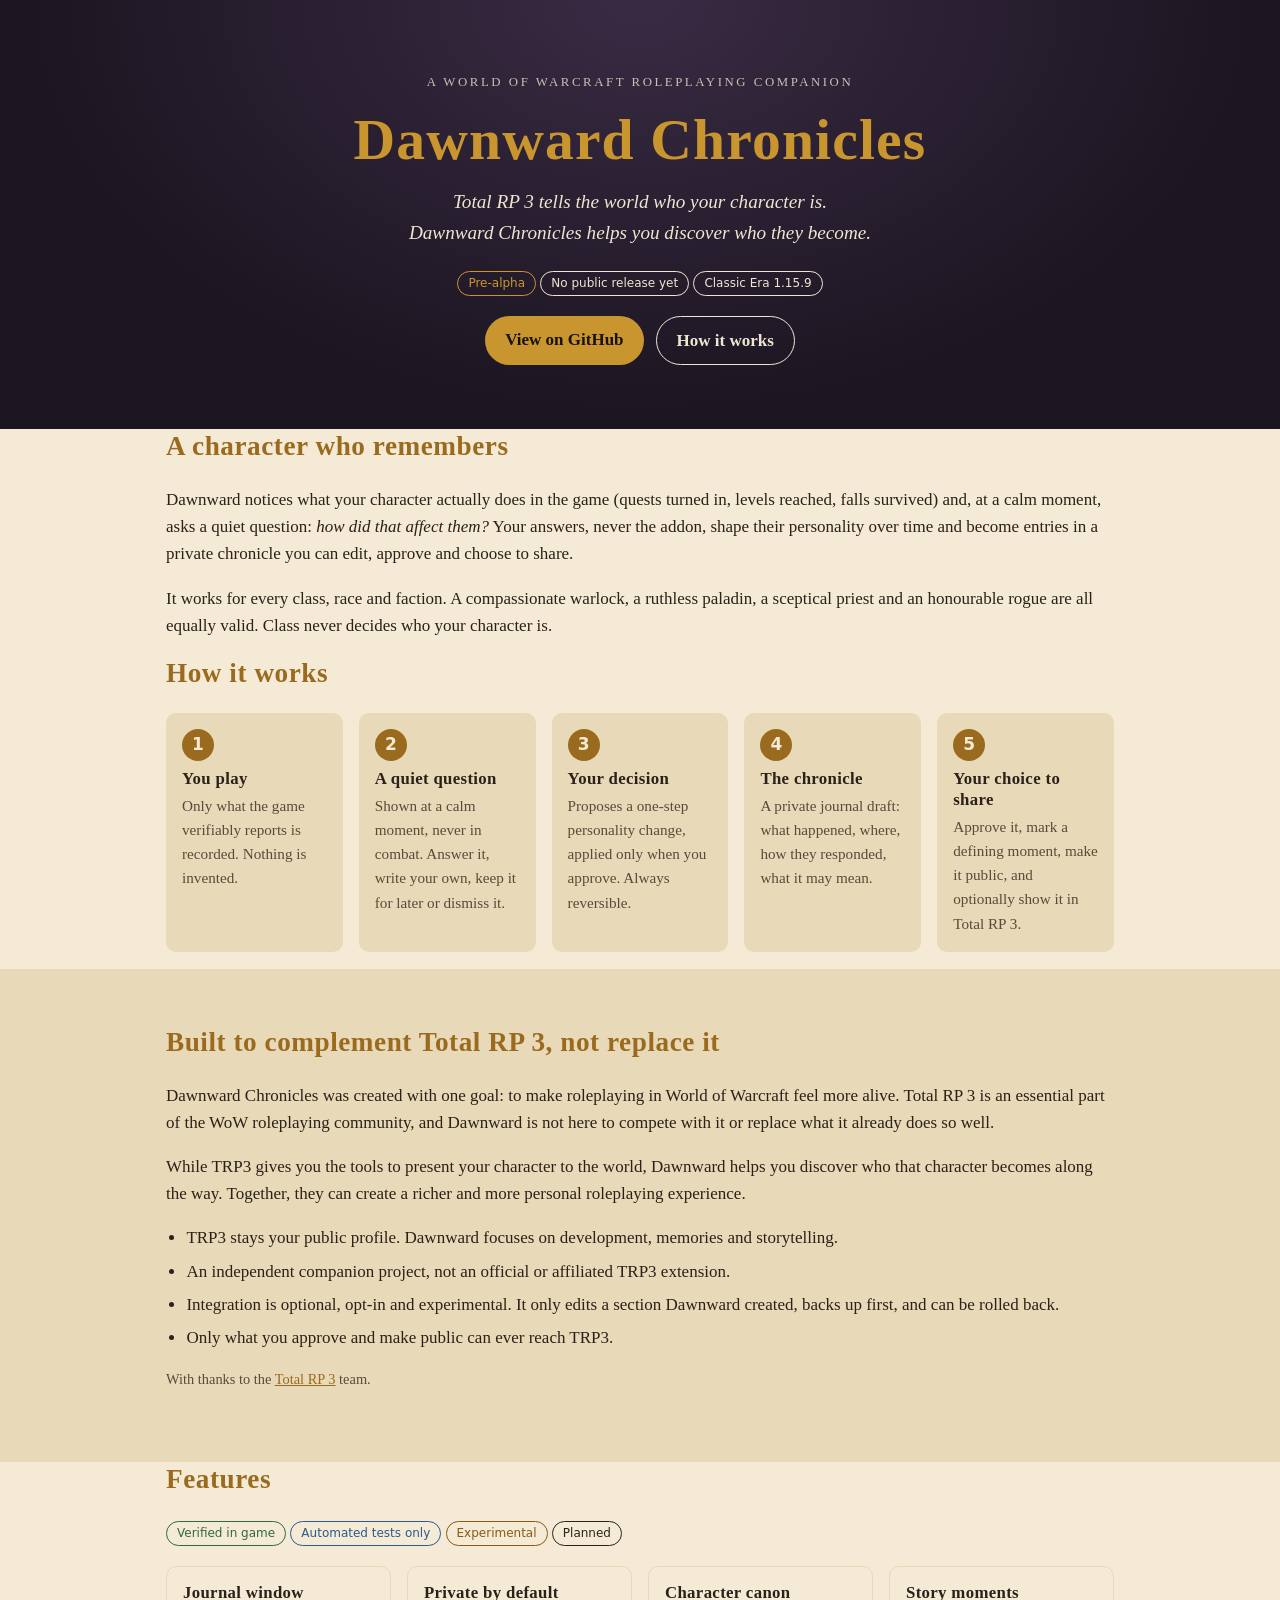
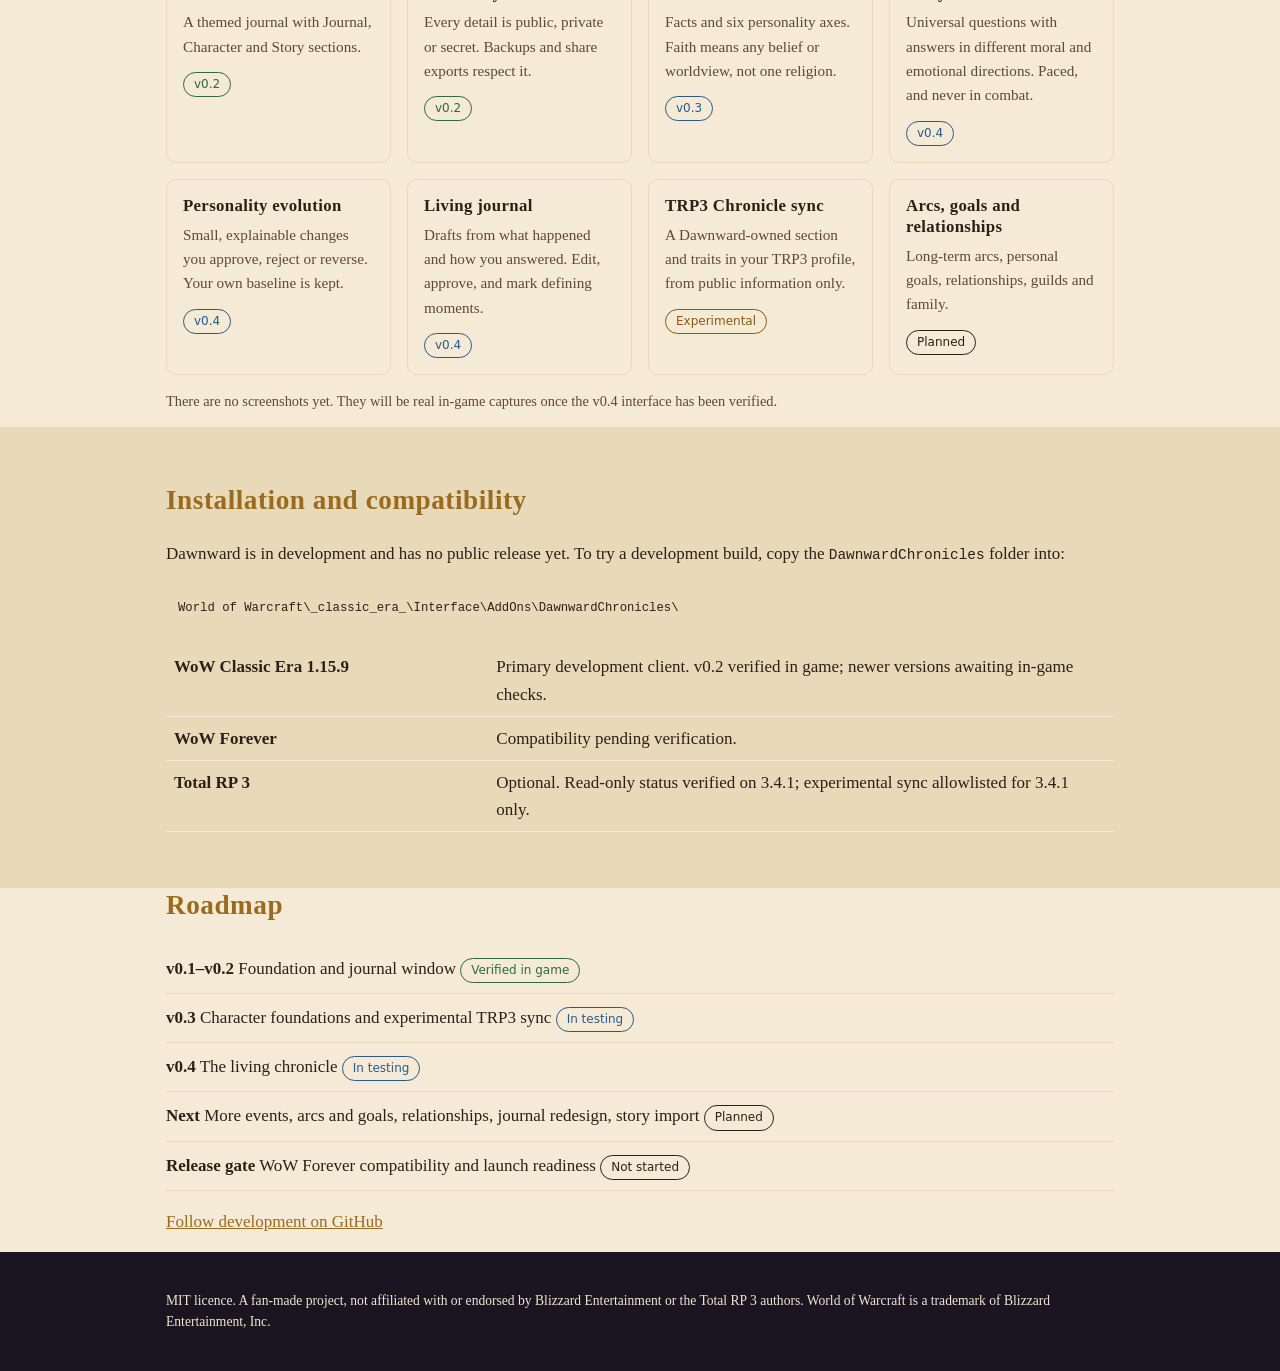
==== docs/site/index.html @ 966b69ec "Repository cleanup: archive superseded design docs, move the unpublished site under docs/, add a doc" ====
<!doctype html>
<html lang="en">
<head>
<meta charset="utf-8">
<meta name="viewport" content="width=device-width, initial-scale=1">
<title>Dawnward Chronicles</title>
<meta name="description" content="A living chronicle for your World of Warcraft character. A companion to Total RP 3, not a replacement.">
<link rel="stylesheet" href="style.css">
</head>
<body>
<header class="hero">
  <div class="wrap">
    <p class="eyebrow">A World of Warcraft roleplaying companion</p>
    <h1>Dawnward Chronicles</h1>
    <p class="tagline">Total RP 3 tells the world who your character is.<br>Dawnward Chronicles helps you discover who they become.</p>
    <p class="status"><span class="pill warn">Pre-alpha</span> <span class="pill">No public release yet</span> <span class="pill">Classic Era 1.15.9</span></p>
    <nav class="cta">
      <a class="button" href="https://github.com/roryherriman/Dawnward-Chronicles">View on GitHub</a>
      <a class="button ghost" href="#how">How it works</a>
    </nav>
  </div>
</header>

<main>
<section class="wrap" id="concept">
  <h2>A character who remembers</h2>
  <p>Dawnward notices what your character actually does in the game (quests turned in, levels reached, falls survived) and, at a calm moment, asks a quiet question: <em>how did that affect them?</em> Your answers, never the addon, shape their personality over time and become entries in a private chronicle you can edit, approve and choose to share.</p>
  <p>It works for every class, race and faction. A compassionate warlock, a ruthless paladin, a sceptical priest and an honourable rogue are all equally valid. Class never decides who your character is.</p>
</section>

<section class="wrap" id="how">
  <h2>How it works</h2>
  <ol class="flow">
    <li><span class="step">1</span><h3>You play</h3><p>Only what the game verifiably reports is recorded. Nothing is invented.</p></li>
    <li><span class="step">2</span><h3>A quiet question</h3><p>Shown at a calm moment, never in combat. Answer it, write your own, keep it for later or dismiss it.</p></li>
    <li><span class="step">3</span><h3>Your decision</h3><p>Proposes a one-step personality change, applied only when you approve. Always reversible.</p></li>
    <li><span class="step">4</span><h3>The chronicle</h3><p>A private journal draft: what happened, where, how they responded, what it may mean.</p></li>
    <li><span class="step">5</span><h3>Your choice to share</h3><p>Approve it, mark a defining moment, make it public, and optionally show it in Total RP 3.</p></li>
  </ol>
</section>

<section class="band" id="trp3">
  <div class="wrap">
    <h2>Built to complement Total RP 3, not replace it</h2>
    <p>Dawnward Chronicles was created with one goal: to make roleplaying in World of Warcraft feel more alive. Total RP 3 is an essential part of the WoW roleplaying community, and Dawnward is not here to compete with it or replace what it already does so well.</p>
    <p>While TRP3 gives you the tools to present your character to the world, Dawnward helps you discover who that character becomes along the way. Together, they can create a richer and more personal roleplaying experience.</p>
    <ul class="checks">
      <li>TRP3 stays your public profile. Dawnward focuses on development, memories and storytelling.</li>
      <li>An independent companion project, not an official or affiliated TRP3 extension.</li>
      <li>Integration is optional, opt-in and experimental. It only edits a section Dawnward created, backs up first, and can be rolled back.</li>
      <li>Only what you approve and make public can ever reach TRP3.</li>
    </ul>
    <p class="credit">With thanks to the <a href="https://github.com/Total-RP/Total-RP-3">Total RP 3</a> team.</p>
  </div>
</section>

<section class="wrap" id="features">
  <h2>Features</h2>
  <p class="legend"><span class="pill ok">Verified in game</span> <span class="pill test">Automated tests only</span> <span class="pill warn">Experimental</span> <span class="pill">Planned</span></p>
  <div class="grid">
    <article><h3>Journal window</h3><p>A themed journal with Journal, Character and Story sections.</p><span class="pill ok">v0.2</span></article>
    <article><h3>Private by default</h3><p>Every detail is public, private or secret. Backups and share exports respect it.</p><span class="pill ok">v0.2</span></article>
    <article><h3>Character canon</h3><p>Facts and six personality axes. Faith means any belief or worldview, not one religion.</p><span class="pill test">v0.3</span></article>
    <article><h3>Story moments</h3><p>Universal questions with answers in different moral and emotional directions. Paced, and never in combat.</p><span class="pill test">v0.4</span></article>
    <article><h3>Personality evolution</h3><p>Small, explainable changes you approve, reject or reverse. Your own baseline is kept.</p><span class="pill test">v0.4</span></article>
    <article><h3>Living journal</h3><p>Drafts from what happened and how you answered. Edit, approve, and mark defining moments.</p><span class="pill test">v0.4</span></article>
    <article><h3>TRP3 Chronicle sync</h3><p>A Dawnward-owned section and traits in your TRP3 profile, from public information only.</p><span class="pill warn">Experimental</span></article>
    <article><h3>Arcs, goals and relationships</h3><p>Long-term arcs, personal goals, relationships, guilds and family.</p><span class="pill">Planned</span></article>
  </div>
  <p class="note">There are no screenshots yet. They will be real in-game captures once the v0.4 interface has been verified.</p>
</section>

<section class="band" id="install">
  <div class="wrap">
    <h2>Installation and compatibility</h2>
    <p>Dawnward is in development and has no public release yet. To try a development build, copy the <code>DawnwardChronicles</code> folder into:</p>
    <pre><code>World of Warcraft\_classic_era_\Interface\AddOns\DawnwardChronicles\</code></pre>
    <table>
      <tr><th>WoW Classic Era 1.15.9</th><td>Primary development client. v0.2 verified in game; newer versions awaiting in-game checks.</td></tr>
      <tr><th>WoW Forever</th><td>Compatibility pending verification.</td></tr>
      <tr><th>Total RP 3</th><td>Optional. Read-only status verified on 3.4.1; experimental sync allowlisted for 3.4.1 only.</td></tr>
    </table>
  </div>
</section>

<section class="wrap" id="roadmap">
  <h2>Roadmap</h2>
  <ul class="roadmap">
    <li><strong>v0.1–v0.2</strong> Foundation and journal window <span class="pill ok">Verified in game</span></li>
    <li><strong>v0.3</strong> Character foundations and experimental TRP3 sync <span class="pill test">In testing</span></li>
    <li><strong>v0.4</strong> The living chronicle <span class="pill test">In testing</span></li>
    <li><strong>Next</strong> More events, arcs and goals, relationships, journal redesign, story import <span class="pill">Planned</span></li>
    <li><strong>Release gate</strong> WoW Forever compatibility and launch readiness <span class="pill">Not started</span></li>
  </ul>
  <p><a href="https://github.com/roryherriman/Dawnward-Chronicles/issues">Follow development on GitHub</a></p>
</section>
</main>

<footer>
  <div class="wrap">
    <p>MIT licence. A fan-made project, not affiliated with or endorsed by Blizzard Entertainment or the Total RP 3 authors. World of Warcraft is a trademark of Blizzard Entertainment, Inc.</p>
  </div>
</footer>
</body>
</html>
---- docs/site/style.css ----
/* Dawnward Chronicles project page. Parchment and ink, no third-party art. */
:root {
  --ink: #2b2118;
  --ink-soft: #5a4a3a;
  --parchment: #f4ead5;
  --parchment-deep: #e8d9b8;
  --gold: #9a6b1f;
  --gold-bright: #c9952e;
  --night: #1a1520;
  --night-text: #efe6d2;
  --ok: #2f6b3a;
  --test: #2b5a8a;
  --warn: #8a5a12;
  --radius: 10px;
}
@media (prefers-color-scheme: dark) {
  :root {
    --ink: #efe6d2;
    --ink-soft: #c9bba2;
    --parchment: #1d1914;
    --parchment-deep: #29231b;
    --gold: #e0b45c;
    --gold-bright: #f0c674;
    --night: #0f0c12;
    --ok: #6fbf7c;
    --test: #7fb0e0;
    --warn: #e0a54a;
  }
}
* { box-sizing: border-box; }
body {
  margin: 0;
  background: var(--parchment);
  color: var(--ink);
  font: 17px/1.6 Georgia, "Iowan Old Style", "Palatino Linotype", serif;
}
.wrap { max-width: 980px; margin: 0 auto; padding: 0 16px; }
h1, h2, h3 { font-family: "Cinzel", Georgia, serif; letter-spacing: 0.02em; line-height: 1.25; }
h2 { color: var(--gold); font-size: 1.7rem; margin-top: 0; }
a { color: var(--gold); }
code, pre { font-family: ui-monospace, Consolas, monospace; font-size: 0.85em; }
pre { background: var(--parchment-deep); padding: 12px; border-radius: var(--radius); overflow-x: auto; }

.hero {
  background: radial-gradient(ellipse at top, #3a2b44 0%, var(--night) 70%);
  color: var(--night-text);
  padding: 72px 0 64px;
  text-align: center;
}
.hero h1 { font-size: clamp(2.2rem, 7vw, 3.6rem); margin: 0.2em 0; color: var(--gold-bright); }
.eyebrow { text-transform: uppercase; letter-spacing: 0.2em; font-size: 0.8rem; opacity: 0.8; margin: 0; }
.tagline { font-size: 1.2rem; font-style: italic; max-width: 640px; margin: 0.5em auto 1em; }
.cta { display: flex; gap: 12px; justify-content: center; flex-wrap: wrap; margin-top: 20px; }
.button {
  display: inline-block; padding: 10px 20px; border-radius: 999px; text-decoration: none;
  background: var(--gold-bright); color: #1a1208; font-weight: bold;
}
.button.ghost { background: transparent; color: var(--night-text); border: 1px solid var(--night-text); }

section { padding: 56px 0; }
.band { background: var(--parchment-deep); }

.pill {
  display: inline-block; font-size: 0.75rem; padding: 2px 10px; border-radius: 999px;
  border: 1px solid currentColor; font-family: system-ui, sans-serif; white-space: nowrap;
}
.pill.ok { color: var(--ok); }
.pill.test { color: var(--test); }
.pill.warn { color: var(--warn); }
.hero .pill { color: var(--night-text); }
.hero .pill.warn { color: var(--gold-bright); }

.flow { list-style: none; padding: 0; display: grid; gap: 16px; grid-template-columns: repeat(auto-fit, minmax(170px, 1fr)); }
.flow li { background: var(--parchment-deep); border-radius: var(--radius); padding: 16px; position: relative; }
.flow h3 { margin: 8px 0 4px; font-size: 1.05rem; }
.flow p { margin: 0; font-size: 0.95rem; color: var(--ink-soft); }
.step {
  display: inline-grid; place-items: center; width: 32px; height: 32px; border-radius: 50%;
  background: var(--gold); color: var(--parchment); font-weight: bold; font-family: system-ui, sans-serif;
}

.grid { display: grid; gap: 16px; grid-template-columns: repeat(auto-fit, minmax(220px, 1fr)); }
.grid article { border: 1px solid var(--parchment-deep); border-radius: var(--radius); padding: 16px; background: var(--parchment); }
.grid h3 { margin: 0 0 6px; font-size: 1.05rem; }
.grid p { margin: 0 0 10px; font-size: 0.95rem; color: var(--ink-soft); }
.legend { margin-bottom: 20px; }
.note, .credit { font-size: 0.9rem; color: var(--ink-soft); }

.checks { padding-left: 1.2em; }
.checks li { margin: 6px 0; }

table { width: 100%; border-collapse: collapse; }
th, td { text-align: left; padding: 8px; border-bottom: 1px solid var(--parchment); vertical-align: top; }
th { width: 34%; }
@media (max-width: 600px) {
  th, td { display: block; width: 100%; }
  th { border-bottom: none; padding-bottom: 0; }
}

.roadmap { list-style: none; padding: 0; }
.roadmap li { padding: 10px 0; border-bottom: 1px solid var(--parchment-deep); }

footer { background: var(--night); color: var(--night-text); padding: 24px 0; font-size: 0.85rem; }
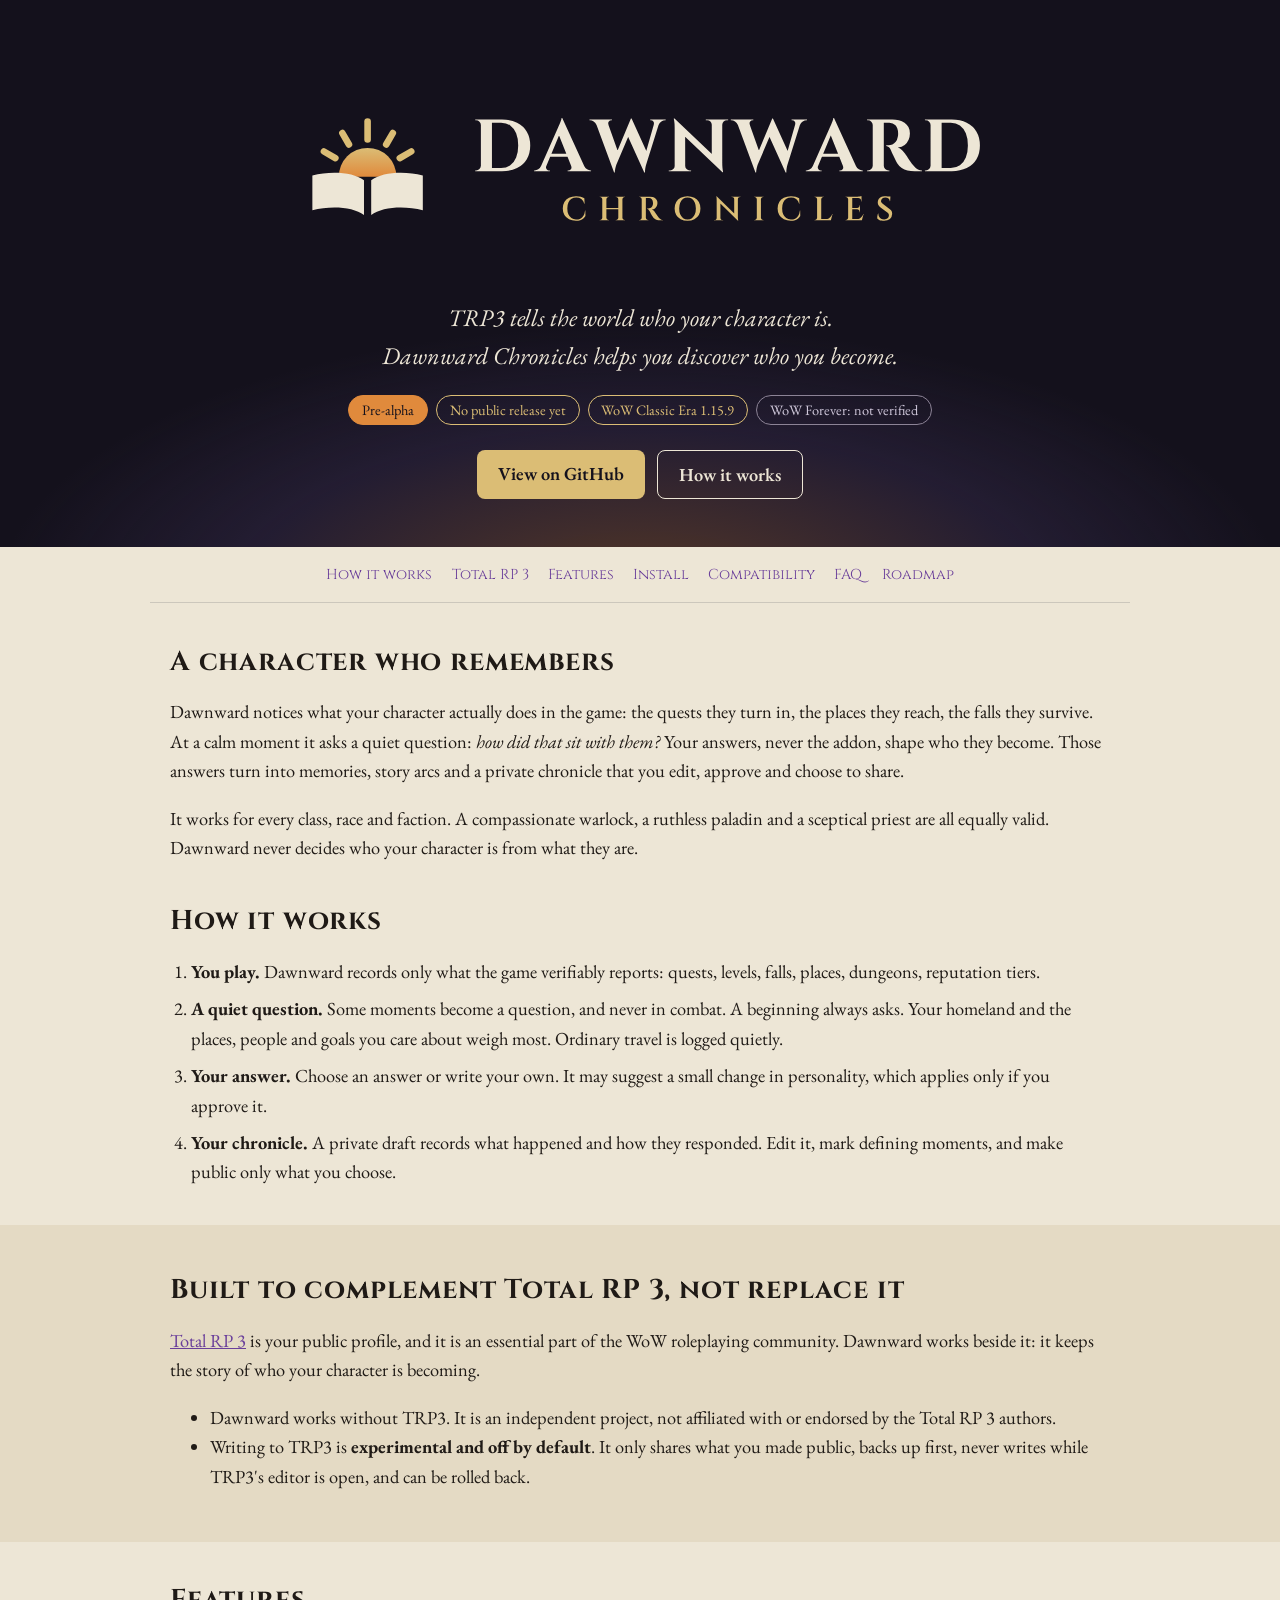
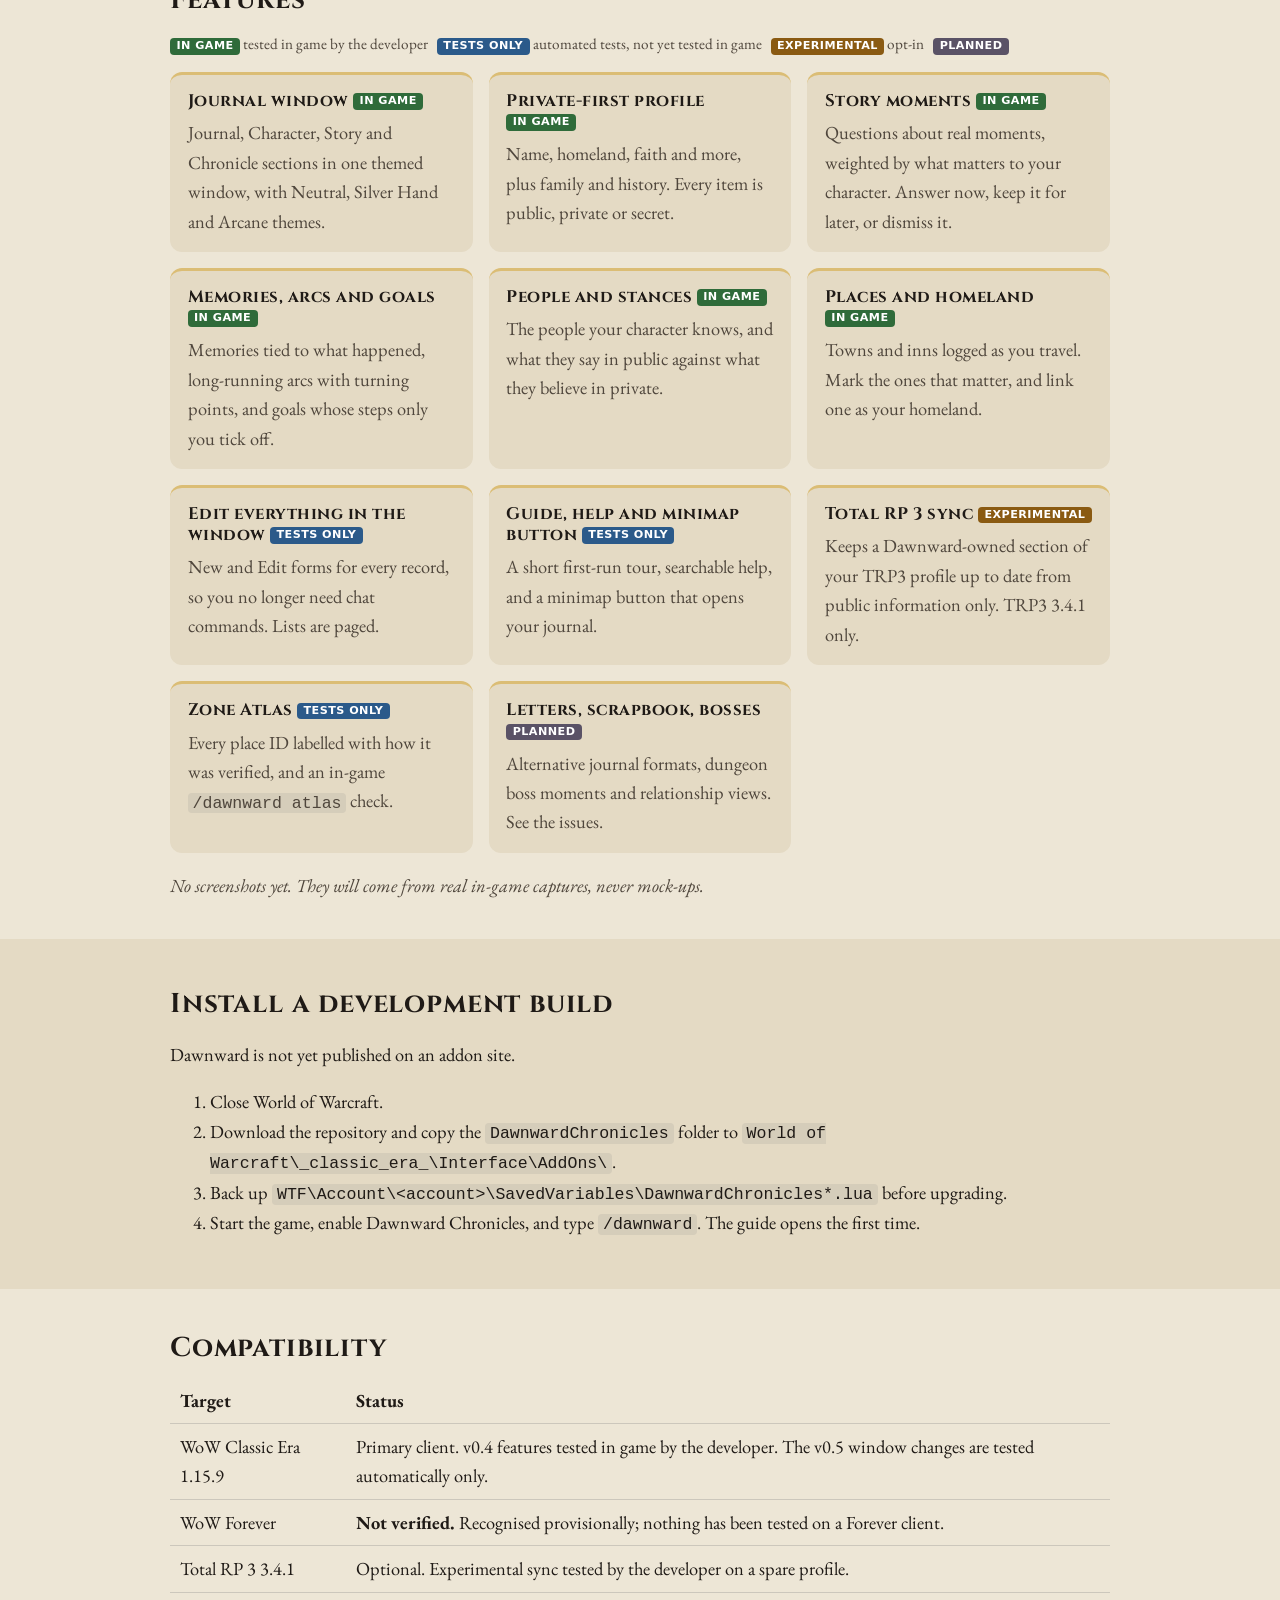
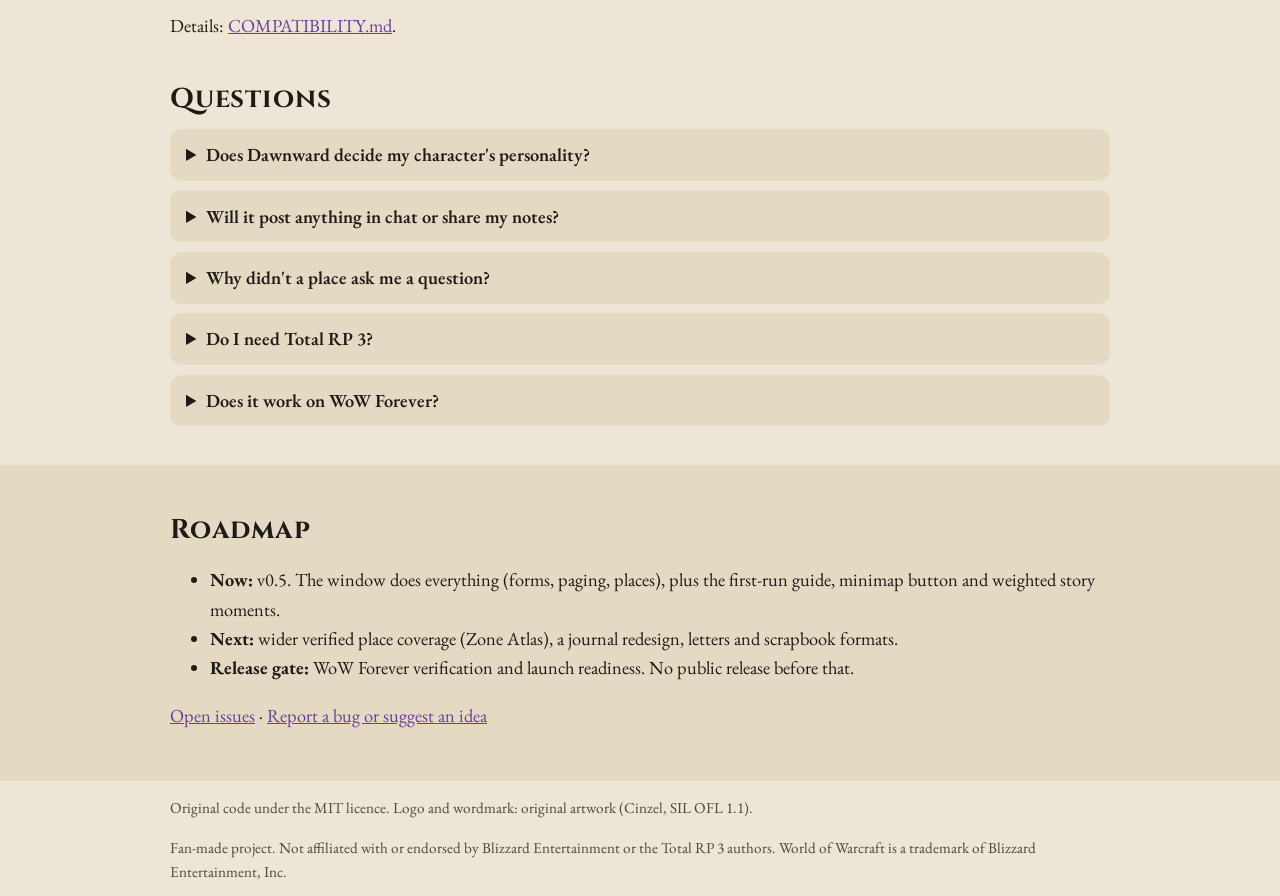
==== commit f03a64d8: "Branding proposal, site and README redesign, CurseForge materials (#49, #50, #44) Proposed identity:" ====
--- a/docs/site/index.html
+++ b/docs/site/index.html
@@ -3,103 +3,143 @@
 <head>
 <meta charset="utf-8">
 <meta name="viewport" content="width=device-width, initial-scale=1">
-<title>Dawnward Chronicles</title>
-<meta name="description" content="A living chronicle for your World of Warcraft character. A companion to Total RP 3, not a replacement.">
+<title>Dawnward Chronicles: a living chronicle for your WoW character</title>
+<meta name="description" content="A World of Warcraft Classic Era roleplaying addon that turns what your character lives through into a private, player-authored chronicle. Built to complement Total RP 3.">
+<meta property="og:title" content="Dawnward Chronicles">
+<meta property="og:description" content="TRP3 tells the world who your character is. Dawnward Chronicles helps you discover who you become.">
+<meta property="og:image" content="assets/social-preview.png">
+<meta property="og:type" content="website">
+<meta name="twitter:card" content="summary_large_image">
+<meta name="theme-color" content="#14111C">
+<link rel="icon" href="assets/favicon.svg" type="image/svg+xml">
+<link rel="icon" href="assets/favicon-32.png" sizes="32x32" type="image/png">
+<link rel="apple-touch-icon" href="assets/apple-touch-icon.png">
+<link rel="preconnect" href="https://fonts.googleapis.com">
+<link rel="preconnect" href="https://fonts.gstatic.com" crossorigin>
+<link rel="stylesheet" href="https://fonts.googleapis.com/css2?family=Cinzel:wght@600;700&family=EB+Garamond:ital,wght@0,400;0,600;1,400&display=swap">
 <link rel="stylesheet" href="style.css">
 </head>
 <body>
+<a class="skip" href="#main">Skip to content</a>
 <header class="hero">
   <div class="wrap">
-    <p class="eyebrow">A World of Warcraft roleplaying companion</p>
-    <h1>Dawnward Chronicles</h1>
-    <p class="tagline">Total RP 3 tells the world who your character is.<br>Dawnward Chronicles helps you discover who they become.</p>
-    <p class="status"><span class="pill warn">Pre-alpha</span> <span class="pill">No public release yet</span> <span class="pill">Classic Era 1.15.9</span></p>
-    <nav class="cta">
+    <img class="lockup" src="assets/lockup-dark.svg" alt="Dawnward Chronicles" width="760" height="215">
+    <p class="tagline">TRP3 tells the world who your character is.<br>Dawnward Chronicles helps you discover who you become.</p>
+    <p class="pills" aria-label="Project status">
+      <span class="pill warn">Pre-alpha</span>
+      <span class="pill">No public release yet</span>
+      <span class="pill">WoW Classic Era 1.15.9</span>
+      <span class="pill muted">WoW Forever: not verified</span>
+    </p>
+    <nav class="cta" aria-label="Primary">
       <a class="button" href="https://github.com/roryherriman/Dawnward-Chronicles">View on GitHub</a>
       <a class="button ghost" href="#how">How it works</a>
     </nav>
   </div>
 </header>
 
-<main>
+<nav class="toc wrap" aria-label="Sections">
+  <a href="#how">How it works</a><a href="#trp3">Total RP 3</a><a href="#features">Features</a><a href="#install">Install</a><a href="#compat">Compatibility</a><a href="#faq">FAQ</a><a href="#roadmap">Roadmap</a>
+</nav>
+
+<main id="main">
 <section class="wrap" id="concept">
   <h2>A character who remembers</h2>
-  <p>Dawnward notices what your character actually does in the game (quests turned in, levels reached, falls survived) and, at a calm moment, asks a quiet question: <em>how did that affect them?</em> Your answers, never the addon, shape their personality over time and become entries in a private chronicle you can edit, approve and choose to share.</p>
-  <p>It works for every class, race and faction. A compassionate warlock, a ruthless paladin, a sceptical priest and an honourable rogue are all equally valid. Class never decides who your character is.</p>
+  <p>Dawnward notices what your character actually does in the game: the quests they turn in, the places they reach, the falls they survive. At a calm moment it asks a quiet question: <em>how did that sit with them?</em> Your answers, never the addon, shape who they become. Those answers turn into memories, story arcs and a private chronicle that you edit, approve and choose to share.</p>
+  <p>It works for every class, race and faction. A compassionate warlock, a ruthless paladin and a sceptical priest are all equally valid. Dawnward never decides who your character is from what they are.</p>
 </section>
 
 <section class="wrap" id="how">
   <h2>How it works</h2>
-  <ol class="flow">
-    <li><span class="step">1</span><h3>You play</h3><p>Only what the game verifiably reports is recorded. Nothing is invented.</p></li>
-    <li><span class="step">2</span><h3>A quiet question</h3><p>Shown at a calm moment, never in combat. Answer it, write your own, keep it for later or dismiss it.</p></li>
-    <li><span class="step">3</span><h3>Your decision</h3><p>Proposes a one-step personality change, applied only when you approve. Always reversible.</p></li>
-    <li><span class="step">4</span><h3>The chronicle</h3><p>A private journal draft: what happened, where, how they responded, what it may mean.</p></li>
-    <li><span class="step">5</span><h3>Your choice to share</h3><p>Approve it, mark a defining moment, make it public, and optionally show it in Total RP 3.</p></li>
+  <ol class="steps">
+    <li><strong>You play.</strong> Dawnward records only what the game verifiably reports: quests, levels, falls, places, dungeons, reputation tiers.</li>
+    <li><strong>A quiet question.</strong> Some moments become a question, and never in combat. A beginning always asks. Your homeland and the places, people and goals you care about weigh most. Ordinary travel is logged quietly.</li>
+    <li><strong>Your answer.</strong> Choose an answer or write your own. It may suggest a small change in personality, which applies only if you approve it.</li>
+    <li><strong>Your chronicle.</strong> A private draft records what happened and how they responded. Edit it, mark defining moments, and make public only what you choose.</li>
   </ol>
 </section>
 
 <section class="band" id="trp3">
   <div class="wrap">
     <h2>Built to complement Total RP 3, not replace it</h2>
-    <p>Dawnward Chronicles was created with one goal: to make roleplaying in World of Warcraft feel more alive. Total RP 3 is an essential part of the WoW roleplaying community, and Dawnward is not here to compete with it or replace what it already does so well.</p>
-    <p>While TRP3 gives you the tools to present your character to the world, Dawnward helps you discover who that character becomes along the way. Together, they can create a richer and more personal roleplaying experience.</p>
-    <ul class="checks">
-      <li>TRP3 stays your public profile. Dawnward focuses on development, memories and storytelling.</li>
-      <li>An independent companion project, not an official or affiliated TRP3 extension.</li>
-      <li>Integration is optional, opt-in and experimental. It only edits a section Dawnward created, backs up first, and can be rolled back.</li>
-      <li>Only what you approve and make public can ever reach TRP3.</li>
+    <p><a href="https://github.com/Total-RP/Total-RP-3">Total RP 3</a> is your public profile, and it is an essential part of the WoW roleplaying community. Dawnward works beside it: it keeps the story of who your character is becoming.</p>
+    <ul>
+      <li>Dawnward works without TRP3. It is an independent project, not affiliated with or endorsed by the Total RP 3 authors.</li>
+      <li>Writing to TRP3 is <strong>experimental and off by default</strong>. It only shares what you made public, backs up first, never writes while TRP3's editor is open, and can be rolled back.</li>
     </ul>
-    <p class="credit">With thanks to the <a href="https://github.com/Total-RP/Total-RP-3">Total RP 3</a> team.</p>
   </div>
 </section>
 
 <section class="wrap" id="features">
   <h2>Features</h2>
-  <p class="legend"><span class="pill ok">Verified in game</span> <span class="pill test">Automated tests only</span> <span class="pill warn">Experimental</span> <span class="pill">Planned</span></p>
+  <p class="legend"><span class="tag ok">In game</span> tested in game by the developer &nbsp; <span class="tag test">Tests only</span> automated tests, not yet tested in game &nbsp; <span class="tag exp">Experimental</span> opt-in &nbsp; <span class="tag plan">Planned</span></p>
   <div class="grid">
-    <article><h3>Journal window</h3><p>A themed journal with Journal, Character and Story sections.</p><span class="pill ok">v0.2</span></article>
-    <article><h3>Private by default</h3><p>Every detail is public, private or secret. Backups and share exports respect it.</p><span class="pill ok">v0.2</span></article>
-    <article><h3>Character canon</h3><p>Facts and six personality axes. Faith means any belief or worldview, not one religion.</p><span class="pill test">v0.3</span></article>
-    <article><h3>Story moments</h3><p>Universal questions with answers in different moral and emotional directions. Paced, and never in combat.</p><span class="pill test">v0.4</span></article>
-    <article><h3>Personality evolution</h3><p>Small, explainable changes you approve, reject or reverse. Your own baseline is kept.</p><span class="pill test">v0.4</span></article>
-    <article><h3>Living journal</h3><p>Drafts from what happened and how you answered. Edit, approve, and mark defining moments.</p><span class="pill test">v0.4</span></article>
-    <article><h3>TRP3 Chronicle sync</h3><p>A Dawnward-owned section and traits in your TRP3 profile, from public information only.</p><span class="pill warn">Experimental</span></article>
-    <article><h3>Arcs, goals and relationships</h3><p>Long-term arcs, personal goals, relationships, guilds and family.</p><span class="pill">Planned</span></article>
+    <article><h3>Journal window <span class="tag ok">In game</span></h3><p>Journal, Character, Story and Chronicle sections in one themed window, with Neutral, Silver Hand and Arcane themes.</p></article>
+    <article><h3>Private-first profile <span class="tag ok">In game</span></h3><p>Name, homeland, faith and more, plus family and history. Every item is public, private or secret.</p></article>
+    <article><h3>Story moments <span class="tag ok">In game</span></h3><p>Questions about real moments, weighted by what matters to your character. Answer now, keep it for later, or dismiss it.</p></article>
+    <article><h3>Memories, arcs and goals <span class="tag ok">In game</span></h3><p>Memories tied to what happened, long-running arcs with turning points, and goals whose steps only you tick off.</p></article>
+    <article><h3>People and stances <span class="tag ok">In game</span></h3><p>The people your character knows, and what they say in public against what they believe in private.</p></article>
+    <article><h3>Places and homeland <span class="tag ok">In game</span></h3><p>Towns and inns logged as you travel. Mark the ones that matter, and link one as your homeland.</p></article>
+    <article><h3>Edit everything in the window <span class="tag test">Tests only</span></h3><p>New and Edit forms for every record, so you no longer need chat commands. Lists are paged.</p></article>
+    <article><h3>Guide, help and minimap button <span class="tag test">Tests only</span></h3><p>A short first-run tour, searchable help, and a minimap button that opens your journal.</p></article>
+    <article><h3>Total RP 3 sync <span class="tag exp">Experimental</span></h3><p>Keeps a Dawnward-owned section of your TRP3 profile up to date from public information only. TRP3 3.4.1 only.</p></article>
+    <article><h3>Zone Atlas <span class="tag test">Tests only</span></h3><p>Every place ID labelled with how it was verified, and an in-game <code>/dawnward atlas</code> check.</p></article>
+    <article><h3>Letters, scrapbook, bosses <span class="tag plan">Planned</span></h3><p>Alternative journal formats, dungeon boss moments and relationship views. See the issues.</p></article>
   </div>
-  <p class="note">There are no screenshots yet. They will be real in-game captures once the v0.4 interface has been verified.</p>
+  <p class="note">No screenshots yet. They will come from real in-game captures, never mock-ups.</p>
 </section>
 
 <section class="band" id="install">
   <div class="wrap">
-    <h2>Installation and compatibility</h2>
-    <p>Dawnward is in development and has no public release yet. To try a development build, copy the <code>DawnwardChronicles</code> folder into:</p>
-    <pre><code>World of Warcraft\_classic_era_\Interface\AddOns\DawnwardChronicles\</code></pre>
-    <table>
-      <tr><th>WoW Classic Era 1.15.9</th><td>Primary development client. v0.2 verified in game; newer versions awaiting in-game checks.</td></tr>
-      <tr><th>WoW Forever</th><td>Compatibility pending verification.</td></tr>
-      <tr><th>Total RP 3</th><td>Optional. Read-only status verified on 3.4.1; experimental sync allowlisted for 3.4.1 only.</td></tr>
-    </table>
+    <h2>Install a development build</h2>
+    <p>Dawnward is not yet published on an addon site.</p>
+    <ol>
+      <li>Close World of Warcraft.</li>
+      <li>Download the repository and copy the <code>DawnwardChronicles</code> folder to <code>World of Warcraft\_classic_era_\Interface\AddOns\</code>.</li>
+      <li>Back up <code>WTF\Account\&lt;account&gt;\SavedVariables\DawnwardChronicles*.lua</code> before upgrading.</li>
+      <li>Start the game, enable Dawnward Chronicles, and type <code>/dawnward</code>. The guide opens the first time.</li>
+    </ol>
   </div>
 </section>
 
-<section class="wrap" id="roadmap">
-  <h2>Roadmap</h2>
-  <ul class="roadmap">
-    <li><strong>v0.1–v0.2</strong> Foundation and journal window <span class="pill ok">Verified in game</span></li>
-    <li><strong>v0.3</strong> Character foundations and experimental TRP3 sync <span class="pill test">In testing</span></li>
-    <li><strong>v0.4</strong> The living chronicle <span class="pill test">In testing</span></li>
-    <li><strong>Next</strong> More events, arcs and goals, relationships, journal redesign, story import <span class="pill">Planned</span></li>
-    <li><strong>Release gate</strong> WoW Forever compatibility and launch readiness <span class="pill">Not started</span></li>
-  </ul>
-  <p><a href="https://github.com/roryherriman/Dawnward-Chronicles/issues">Follow development on GitHub</a></p>
+<section class="wrap" id="compat">
+  <h2>Compatibility</h2>
+  <table>
+    <thead><tr><th scope="col">Target</th><th scope="col">Status</th></tr></thead>
+    <tbody>
+      <tr><td>WoW Classic Era 1.15.9</td><td>Primary client. v0.4 features tested in game by the developer. The v0.5 window changes are tested automatically only.</td></tr>
+      <tr><td>WoW Forever</td><td><strong>Not verified.</strong> Recognised provisionally; nothing has been tested on a Forever client.</td></tr>
+      <tr><td>Total RP 3 3.4.1</td><td>Optional. Experimental sync tested by the developer on a spare profile.</td></tr>
+    </tbody>
+  </table>
+  <p>Details: <a href="https://github.com/roryherriman/Dawnward-Chronicles/blob/main/docs/COMPATIBILITY.md">COMPATIBILITY.md</a>.</p>
+</section>
+
+<section class="wrap" id="faq">
+  <h2>Questions</h2>
+  <details><summary>Does Dawnward decide my character's personality?</summary><p>No. It proposes small changes from your own answers, and nothing changes until you approve it. Class, race and faction never decide anything.</p></details>
+  <details><summary>Will it post anything in chat or share my notes?</summary><p>Never. Dawnward never sends chat, emotes or whispers. Everything starts private; only what you make public can be shared.</p></details>
+  <details><summary>Why didn't a place ask me a question?</summary><p>Questions are weighted and paced. Ordinary travel is logged quietly, and a cooldown keeps questions rare. A place tied to your story is far more likely to ask.</p></details>
+  <details><summary>Do I need Total RP 3?</summary><p>No. Dawnward works on its own. TRP3 sync is optional and experimental.</p></details>
+  <details><summary>Does it work on WoW Forever?</summary><p>Not yet verified. Compatibility is announced only after testing on a real Forever client.</p></details>
+</section>
+
+<section class="band" id="roadmap">
+  <div class="wrap">
+    <h2>Roadmap</h2>
+    <ul>
+      <li><strong>Now:</strong> v0.5. The window does everything (forms, paging, places), plus the first-run guide, minimap button and weighted story moments.</li>
+      <li><strong>Next:</strong> wider verified place coverage (Zone Atlas), a journal redesign, letters and scrapbook formats.</li>
+      <li><strong>Release gate:</strong> WoW Forever verification and launch readiness. No public release before that.</li>
+    </ul>
+    <p><a href="https://github.com/roryherriman/Dawnward-Chronicles/issues">Open issues</a> · <a href="https://github.com/roryherriman/Dawnward-Chronicles/issues/new/choose">Report a bug or suggest an idea</a></p>
+  </div>
 </section>
 </main>
 
-<footer>
-  <div class="wrap">
-    <p>MIT licence. A fan-made project, not affiliated with or endorsed by Blizzard Entertainment or the Total RP 3 authors. World of Warcraft is a trademark of Blizzard Entertainment, Inc.</p>
-  </div>
+<footer class="wrap">
+  <p>Original code under the MIT licence. Logo and wordmark: original artwork (Cinzel, SIL OFL 1.1).</p>
+  <p>Fan-made project. Not affiliated with or endorsed by Blizzard Entertainment or the Total RP 3 authors. World of Warcraft is a trademark of Blizzard Entertainment, Inc.</p>
 </footer>
 </body>
 </html>
--- a/docs/site/style.css
+++ b/docs/site/style.css
@@ -1,103 +1,51 @@
-/* Dawnward Chronicles project page. Parchment and ink, no third-party art. */
+/* Dawnward Chronicles project page. Palette and type from docs/BRANDING_GUIDE.md. */
 :root {
-  --ink: #2b2118;
-  --ink-soft: #5a4a3a;
-  --parchment: #f4ead5;
-  --parchment-deep: #e8d9b8;
-  --gold: #9a6b1f;
-  --gold-bright: #c9952e;
-  --night: #1a1520;
-  --night-text: #efe6d2;
-  --ok: #2f6b3a;
-  --test: #2b5a8a;
-  --warn: #8a5a12;
-  --radius: 10px;
+  --night: #14111C; --night-2: #1C1826; --parchment: #EDE6D6; --parchment-2: #E4DAC4;
+  --gold: #DBBD75; --ember: #E08A3C; --violet: #4B3B6B;
+  --bg: var(--parchment); --bg-2: var(--parchment-2); --text: #1F1A16; --muted: #4F463C;
+  --link: #6A3F9A; --radius: 12px;
 }
 @media (prefers-color-scheme: dark) {
-  :root {
-    --ink: #efe6d2;
-    --ink-soft: #c9bba2;
-    --parchment: #1d1914;
-    --parchment-deep: #29231b;
-    --gold: #e0b45c;
-    --gold-bright: #f0c674;
-    --night: #0f0c12;
-    --ok: #6fbf7c;
-    --test: #7fb0e0;
-    --warn: #e0a54a;
-  }
+  :root { --bg: var(--night); --bg-2: var(--night-2); --text: var(--parchment); --muted: #C9BFAC; --link: var(--gold); }
 }
 * { box-sizing: border-box; }
-body {
-  margin: 0;
-  background: var(--parchment);
-  color: var(--ink);
-  font: 17px/1.6 Georgia, "Iowan Old Style", "Palatino Linotype", serif;
-}
-.wrap { max-width: 980px; margin: 0 auto; padding: 0 16px; }
-h1, h2, h3 { font-family: "Cinzel", Georgia, serif; letter-spacing: 0.02em; line-height: 1.25; }
-h2 { color: var(--gold); font-size: 1.7rem; margin-top: 0; }
-a { color: var(--gold); }
-code, pre { font-family: ui-monospace, Consolas, monospace; font-size: 0.85em; }
-pre { background: var(--parchment-deep); padding: 12px; border-radius: var(--radius); overflow-x: auto; }
+html { scroll-behavior: smooth; }
+body { margin: 0; background: var(--bg); color: var(--text); font: 1.15rem/1.6 "EB Garamond", Georgia, "Times New Roman", serif; }
+a { color: var(--link); }
+a:focus-visible, summary:focus-visible { outline: 3px solid var(--ember); outline-offset: 2px; }
+code { overflow-wrap: anywhere; font-size: .9em; background: rgba(127,127,127,.15); padding: .05em .3em; border-radius: 4px; }
+.wrap { max-width: 980px; margin: 0 auto; padding: 0 1.25rem; }
+.skip { position: absolute; left: -999px; } .skip:focus { left: 1rem; top: 1rem; background: var(--gold); color: var(--night); padding: .4rem .8rem; z-index: 10; }
+h2, h3 { font-family: Cinzel, Georgia, serif; letter-spacing: .03em; line-height: 1.25; }
+h2 { font-size: 1.7rem; margin: 2.6rem 0 .8rem; }
+h3 { font-size: 1.05rem; margin: 0 0 .4rem; }
 
-.hero {
-  background: radial-gradient(ellipse at top, #3a2b44 0%, var(--night) 70%);
-  color: var(--night-text);
-  padding: 72px 0 64px;
-  text-align: center;
-}
-.hero h1 { font-size: clamp(2.2rem, 7vw, 3.6rem); margin: 0.2em 0; color: var(--gold-bright); }
-.eyebrow { text-transform: uppercase; letter-spacing: 0.2em; font-size: 0.8rem; opacity: 0.8; margin: 0; }
-.tagline { font-size: 1.2rem; font-style: italic; max-width: 640px; margin: 0.5em auto 1em; }
-.cta { display: flex; gap: 12px; justify-content: center; flex-wrap: wrap; margin-top: 20px; }
-.button {
-  display: inline-block; padding: 10px 20px; border-radius: 999px; text-decoration: none;
-  background: var(--gold-bright); color: #1a1208; font-weight: bold;
-}
-.button.ghost { background: transparent; color: var(--night-text); border: 1px solid var(--night-text); }
+.hero { background: radial-gradient(ellipse 70% 70% at 50% 110%, rgba(224,138,60,.32), rgba(75,59,107,.28) 45%, transparent 72%), var(--night);
+  color: var(--parchment); text-align: center; padding: 3.5rem 0 3rem; }
+.lockup { width: min(760px, 100%); height: auto; }
+.tagline { font-size: clamp(1.15rem, 2.6vw, 1.5rem); font-style: italic; margin: 1.2rem auto; max-width: 42rem; }
+.pills { display: flex; gap: .5rem; justify-content: center; flex-wrap: wrap; margin: 1rem 0 1.6rem; }
+.pill { border: 1px solid var(--gold); color: var(--gold); border-radius: 999px; padding: .15rem .8rem; font-size: .9rem; }
+.pill.warn { background: var(--ember); border-color: var(--ember); color: var(--night); }
+.pill.muted { border-color: #8C8396; color: #CFC7DA; }
+.cta { display: flex; gap: .8rem; justify-content: center; flex-wrap: wrap; }
+.button { background: var(--gold); color: var(--night); text-decoration: none; padding: .55rem 1.3rem; border-radius: 8px; font-weight: 600; }
+.button.ghost { background: transparent; color: var(--parchment); border: 1px solid var(--parchment); }
 
-section { padding: 56px 0; }
-.band { background: var(--parchment-deep); }
+.toc { display: flex; flex-wrap: wrap; gap: .4rem 1.2rem; justify-content: center; padding-top: 1rem; padding-bottom: 1rem; border-bottom: 1px solid rgba(127,127,127,.3); }
+.toc a { text-decoration: none; font-family: Cinzel, Georgia, serif; font-size: .9rem; }
 
-.pill {
-  display: inline-block; font-size: 0.75rem; padding: 2px 10px; border-radius: 999px;
-  border: 1px solid currentColor; font-family: system-ui, sans-serif; white-space: nowrap;
-}
-.pill.ok { color: var(--ok); }
-.pill.test { color: var(--test); }
-.pill.warn { color: var(--warn); }
-.hero .pill { color: var(--night-text); }
-.hero .pill.warn { color: var(--gold-bright); }
-
-.flow { list-style: none; padding: 0; display: grid; gap: 16px; grid-template-columns: repeat(auto-fit, minmax(170px, 1fr)); }
-.flow li { background: var(--parchment-deep); border-radius: var(--radius); padding: 16px; position: relative; }
-.flow h3 { margin: 8px 0 4px; font-size: 1.05rem; }
-.flow p { margin: 0; font-size: 0.95rem; color: var(--ink-soft); }
-.step {
-  display: inline-grid; place-items: center; width: 32px; height: 32px; border-radius: 50%;
-  background: var(--gold); color: var(--parchment); font-weight: bold; font-family: system-ui, sans-serif;
-}
-
-.grid { display: grid; gap: 16px; grid-template-columns: repeat(auto-fit, minmax(220px, 1fr)); }
-.grid article { border: 1px solid var(--parchment-deep); border-radius: var(--radius); padding: 16px; background: var(--parchment); }
-.grid h3 { margin: 0 0 6px; font-size: 1.05rem; }
-.grid p { margin: 0 0 10px; font-size: 0.95rem; color: var(--ink-soft); }
-.legend { margin-bottom: 20px; }
-.note, .credit { font-size: 0.9rem; color: var(--ink-soft); }
-
-.checks { padding-left: 1.2em; }
-.checks li { margin: 6px 0; }
-
-table { width: 100%; border-collapse: collapse; }
-th, td { text-align: left; padding: 8px; border-bottom: 1px solid var(--parchment); vertical-align: top; }
-th { width: 34%; }
-@media (max-width: 600px) {
-  th, td { display: block; width: 100%; }
-  th { border-bottom: none; padding-bottom: 0; }
-}
-
-.roadmap { list-style: none; padding: 0; }
-.roadmap li { padding: 10px 0; border-bottom: 1px solid var(--parchment-deep); }
-
-footer { background: var(--night); color: var(--night-text); padding: 24px 0; font-size: 0.85rem; }
+.steps { padding-left: 1.3rem; } .steps li { margin: .5rem 0; }
+.band { background: var(--bg-2); padding: .4rem 0 2rem; margin-top: 2.4rem; }
+.grid { display: grid; grid-template-columns: repeat(auto-fit, minmax(260px, 1fr)); gap: 1rem; }
+.grid article { background: var(--bg-2); border-radius: var(--radius); padding: 1rem 1.1rem; border-top: 3px solid var(--gold); }
+.grid p { margin: 0; color: var(--muted); }
+.tag { display: inline-block; font: 600 .7rem/1.5 system-ui, sans-serif; letter-spacing: .04em; text-transform: uppercase; border-radius: 4px; padding: 0 .4rem; vertical-align: middle; }
+.tag.ok { background: #2F6B3A; color: #fff; } .tag.test { background: #2B5A8A; color: #fff; }
+.tag.exp { background: #8A5A12; color: #fff; } .tag.plan { background: #5A5266; color: #fff; }
+.legend { font-size: .95rem; color: var(--muted); }
+.note { font-style: italic; color: var(--muted); }
+table { width: 100%; border-collapse: collapse; } th, td { text-align: left; padding: .5rem .6rem; border-bottom: 1px solid rgba(127,127,127,.3); vertical-align: top; }
+details { background: var(--bg-2); border-radius: var(--radius); padding: .7rem 1rem; margin: .6rem 0; } summary { cursor: pointer; font-weight: 600; }
+footer { padding: 2.5rem 1.25rem 3rem; color: var(--muted); font-size: .95rem; }
+@media (max-width: 560px) { body { font-size: 1.05rem; } .hero { padding-top: 2.2rem; } }
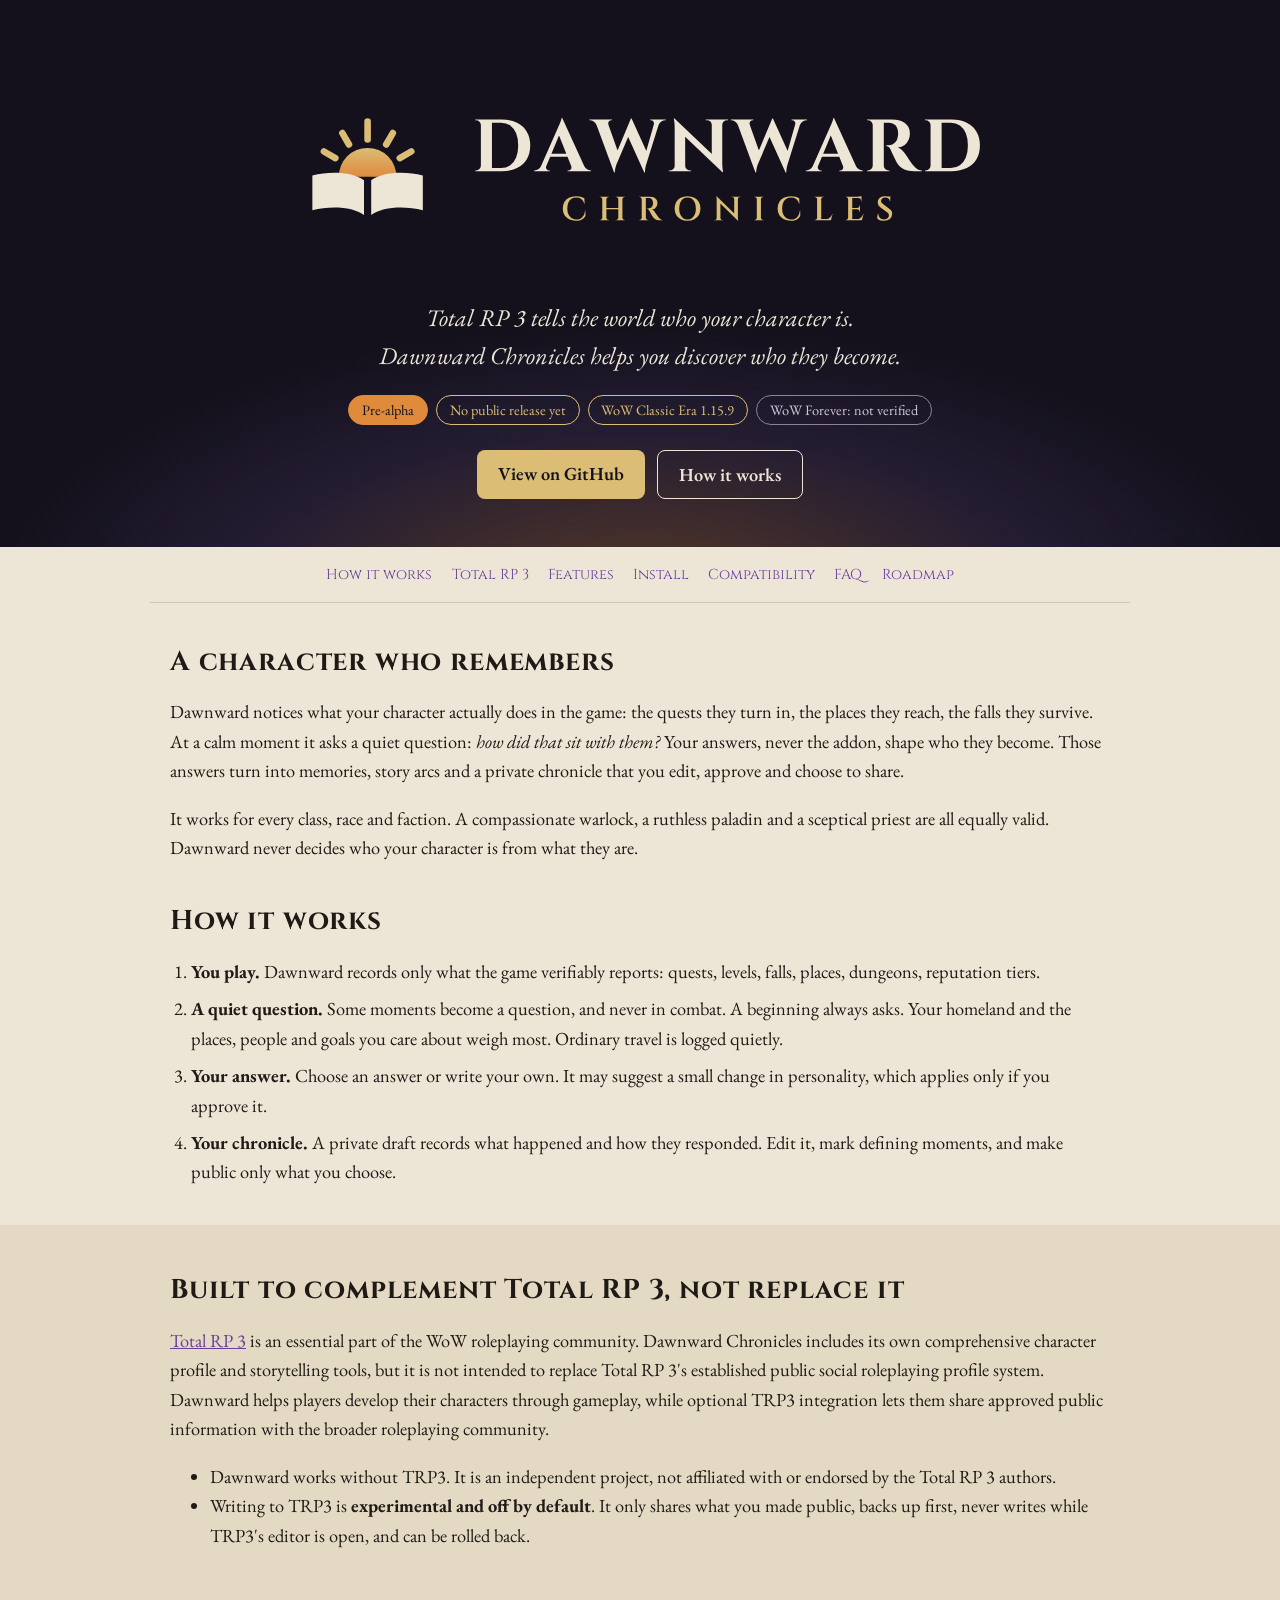
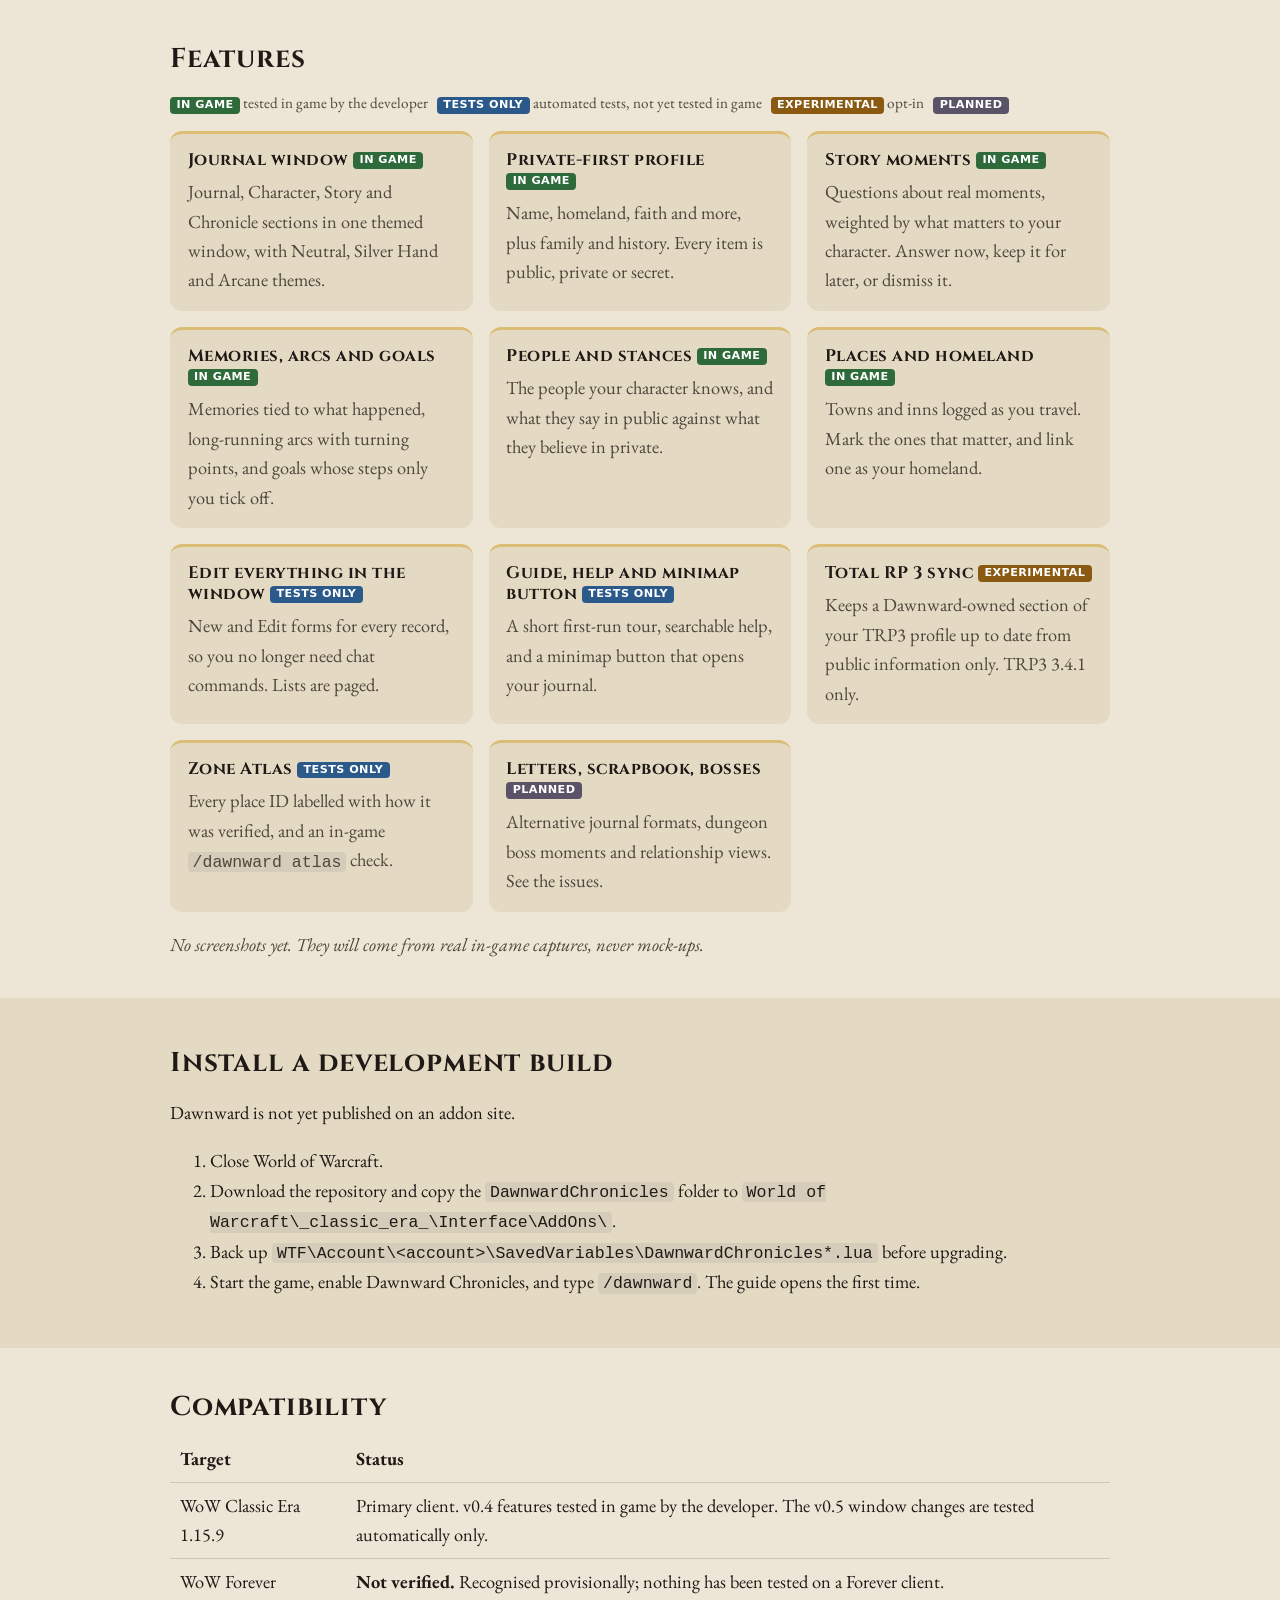
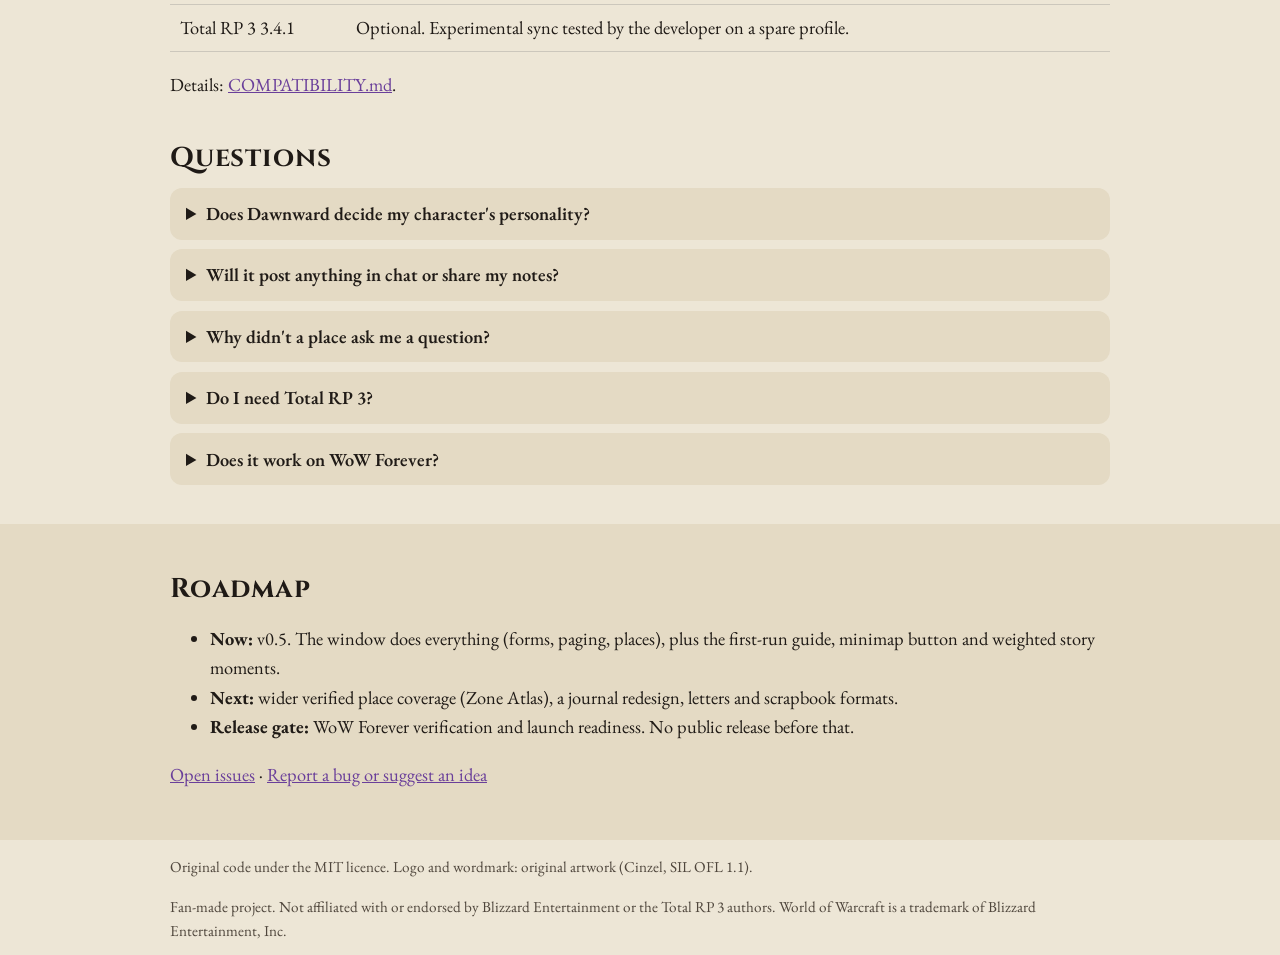
==== commit c919a9c8: "Docs: correct the Total RP 3 positioning in the site and CurseForge drafts Dawnward has its own full" ====
--- a/docs/site/index.html
+++ b/docs/site/index.html
@@ -6,7 +6,7 @@
 <title>Dawnward Chronicles: a living chronicle for your WoW character</title>
 <meta name="description" content="A World of Warcraft Classic Era roleplaying addon that turns what your character lives through into a private, player-authored chronicle. Built to complement Total RP 3.">
 <meta property="og:title" content="Dawnward Chronicles">
-<meta property="og:description" content="TRP3 tells the world who your character is. Dawnward Chronicles helps you discover who you become.">
+<meta property="og:description" content="Total RP 3 tells the world who your character is. Dawnward Chronicles helps you discover who they become.">
 <meta property="og:image" content="assets/social-preview.png">
 <meta property="og:type" content="website">
 <meta name="twitter:card" content="summary_large_image">
@@ -24,7 +24,7 @@
 <header class="hero">
   <div class="wrap">
     <img class="lockup" src="assets/lockup-dark.svg" alt="Dawnward Chronicles" width="760" height="215">
-    <p class="tagline">TRP3 tells the world who your character is.<br>Dawnward Chronicles helps you discover who you become.</p>
+    <p class="tagline">Total RP 3 tells the world who your character is.<br>Dawnward Chronicles helps you discover who they become.</p>
     <p class="pills" aria-label="Project status">
       <span class="pill warn">Pre-alpha</span>
       <span class="pill">No public release yet</span>
@@ -62,7 +62,7 @@
 <section class="band" id="trp3">
   <div class="wrap">
     <h2>Built to complement Total RP 3, not replace it</h2>
-    <p><a href="https://github.com/Total-RP/Total-RP-3">Total RP 3</a> is your public profile, and it is an essential part of the WoW roleplaying community. Dawnward works beside it: it keeps the story of who your character is becoming.</p>
+    <p><a href="https://github.com/Total-RP/Total-RP-3">Total RP 3</a> is an essential part of the WoW roleplaying community. Dawnward Chronicles includes its own comprehensive character profile and storytelling tools, but it is not intended to replace Total RP 3's established public social roleplaying profile system. Dawnward helps players develop their characters through gameplay, while optional TRP3 integration lets them share approved public information with the broader roleplaying community.</p>
     <ul>
       <li>Dawnward works without TRP3. It is an independent project, not affiliated with or endorsed by the Total RP 3 authors.</li>
       <li>Writing to TRP3 is <strong>experimental and off by default</strong>. It only shares what you made public, backs up first, never writes while TRP3's editor is open, and can be rolled back.</li>
